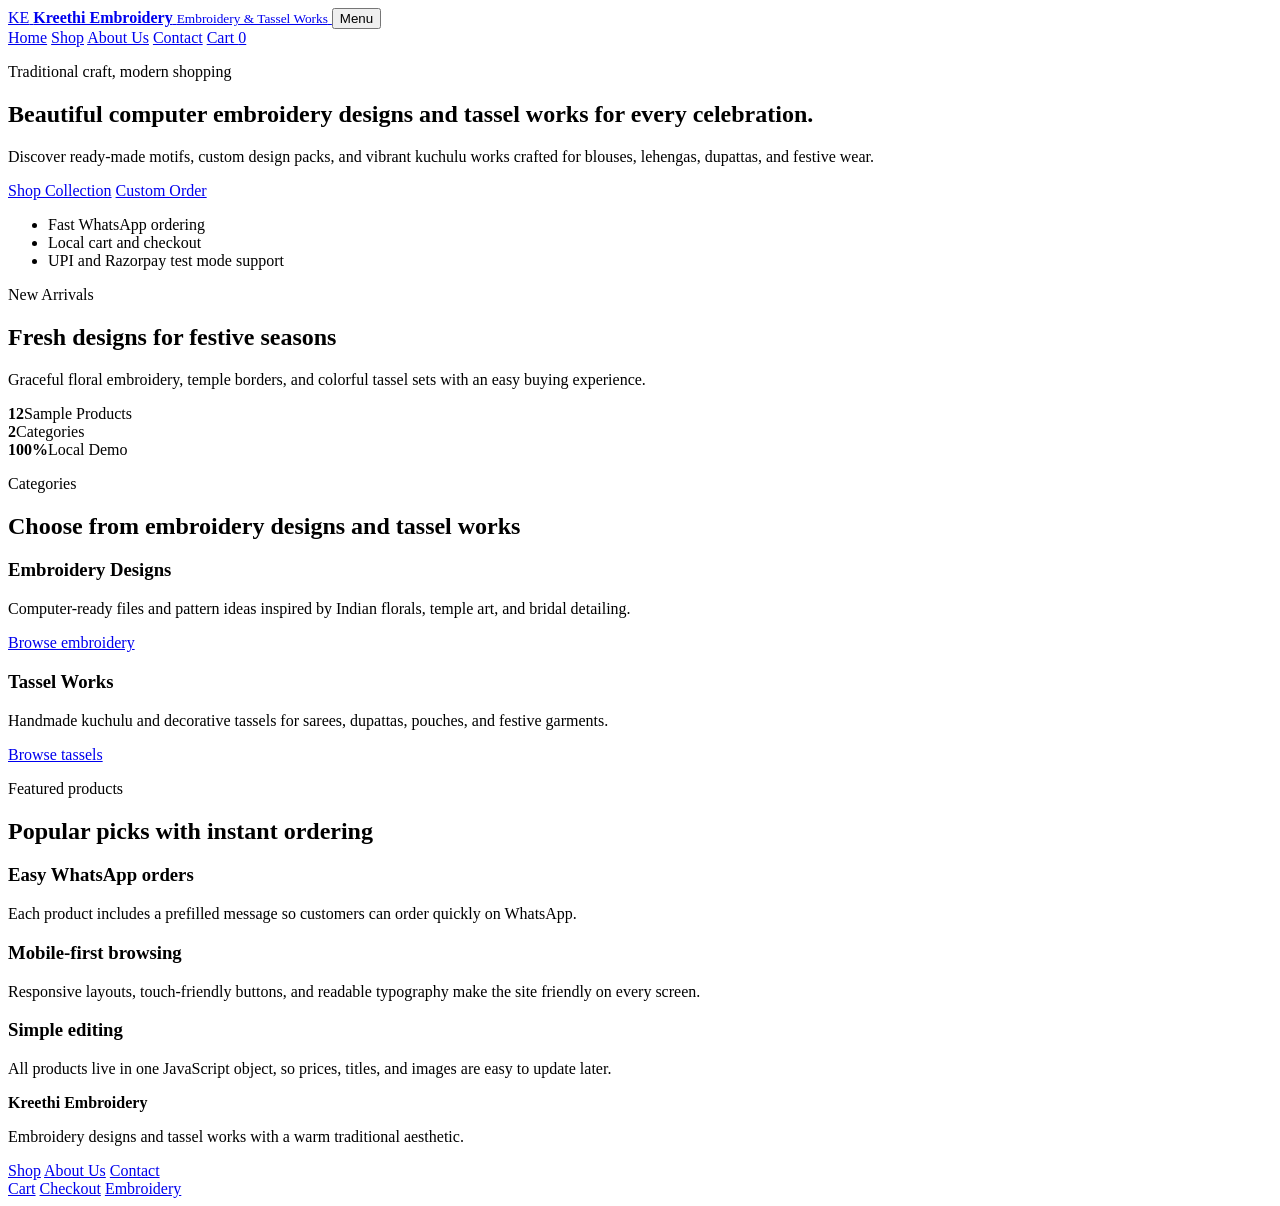
==== index.html @ 1cc5f912 "Add files via upload" ====
<!DOCTYPE html>
<html lang="en">
<head>
  <meta charset="UTF-8">
  <meta name="viewport" content="width=device-width, initial-scale=1.0">
  <title>Kreethi Embroidery | Embroidery Designs & Tassel Works</title>
  <meta name="description" content="Shop elegant computer embroidery designs and handcrafted tassel works from Kreethi Embroidery. Modern ordering, WhatsApp support, cart, checkout, and UPI payment options.">
  <meta name="keywords" content="embroidery designs, tassel works, kuchulu works, Indian crafts, WhatsApp order, UPI payment">
  <meta name="author" content="Kreethi Embroidery">
  <meta property="og:title" content="Kreethi Embroidery">
  <meta property="og:description" content="Colorful traditional Indian e-commerce site for embroidery designs and tassel works.">
  <meta property="og:type" content="website">
  <meta name="theme-color" content="#8c2f39">
  <link rel="stylesheet" href="css/styles.css">
</head>
<body data-page="home">
  <header class="site-header">
    <div class="container nav-shell">
      <a class="brand" href="index.html" aria-label="Kreethi Embroidery home">
        <span class="brand-mark">KE</span>
        <span>
          <strong>Kreethi Embroidery</strong>
          <small>Embroidery & Tassel Works</small>
        </span>
      </a>
      <button class="nav-toggle" aria-expanded="false" aria-controls="site-nav">Menu</button>
      <nav id="site-nav" class="site-nav">
        <a href="index.html">Home</a>
        <a href="shop.html">Shop</a>
        <a href="about.html">About Us</a>
        <a href="contact.html">Contact</a>
        <a href="cart.html">Cart <span class="cart-count" data-cart-count>0</span></a>
      </nav>
    </div>
  </header>

  <main>
    <section class="hero section">
      <div class="container hero-grid">
        <div class="hero-copy reveal">
          <p class="eyebrow">Traditional craft, modern shopping</p>
          <h1>Beautiful computer embroidery designs and tassel works for every celebration.</h1>
          <p class="lead">Discover ready-made motifs, custom design packs, and vibrant kuchulu works crafted for blouses, lehengas, dupattas, and festive wear.</p>
          <div class="hero-actions">
            <a class="btn btn-primary" href="shop.html">Shop Collection</a>
            <a class="btn btn-secondary" href="contact.html">Custom Order</a>
          </div>
          <ul class="hero-points">
            <li>Fast WhatsApp ordering</li>
            <li>Local cart and checkout</li>
            <li>UPI and Razorpay test mode support</li>
          </ul>
        </div>
        <div class="hero-card reveal">
          <div class="hero-card-inner">
            <span class="badge">New Arrivals</span>
            <h2>Fresh designs for festive seasons</h2>
            <p>Graceful floral embroidery, temple borders, and colorful tassel sets with an easy buying experience.</p>
            <div class="hero-stats">
              <div><strong>12</strong><span>Sample Products</span></div>
              <div><strong>2</strong><span>Categories</span></div>
              <div><strong>100%</strong><span>Local Demo</span></div>
            </div>
          </div>
        </div>
      </div>
    </section>

    <section class="section">
      <div class="container">
        <div class="section-heading reveal">
          <p class="eyebrow">Categories</p>
          <h2>Choose from embroidery designs and tassel works</h2>
        </div>
        <div class="category-grid">
          <article class="category-card reveal">
            <h3>Embroidery Designs</h3>
            <p>Computer-ready files and pattern ideas inspired by Indian florals, temple art, and bridal detailing.</p>
            <a href="shop.html?category=embroidery" class="text-link">Browse embroidery</a>
          </article>
          <article class="category-card reveal">
            <h3>Tassel Works</h3>
            <p>Handmade kuchulu and decorative tassels for sarees, dupattas, pouches, and festive garments.</p>
            <a href="shop.html?category=tassel" class="text-link">Browse tassels</a>
          </article>
        </div>
      </div>
    </section>

    <section class="section accent-section">
      <div class="container">
        <div class="section-heading reveal">
          <p class="eyebrow">Featured products</p>
          <h2>Popular picks with instant ordering</h2>
        </div>
        <div id="featured-products" class="product-grid"></div>
      </div>
    </section>

    <section class="section">
      <div class="container info-grid">
        <article class="info-card reveal">
          <h3>Easy WhatsApp orders</h3>
          <p>Each product includes a prefilled message so customers can order quickly on WhatsApp.</p>
        </article>
        <article class="info-card reveal">
          <h3>Mobile-first browsing</h3>
          <p>Responsive layouts, touch-friendly buttons, and readable typography make the site friendly on every screen.</p>
        </article>
        <article class="info-card reveal">
          <h3>Simple editing</h3>
          <p>All products live in one JavaScript object, so prices, titles, and images are easy to update later.</p>
        </article>
      </div>
    </section>
  </main>

  <footer class="site-footer">
    <div class="container footer-grid">
      <div>
        <strong>Kreethi Embroidery</strong>
        <p>Embroidery designs and tassel works with a warm traditional aesthetic.</p>
      </div>
      <div>
        <a href="shop.html">Shop</a>
        <a href="about.html">About Us</a>
        <a href="contact.html">Contact</a>
      </div>
      <div>
        <a href="cart.html">Cart</a>
        <a href="checkout.html">Checkout</a>
        <a href="shop.html?category=embroidery">Embroidery</a>
      </div>
    </div>
  </footer>

  <script src="js/script.js"></script>
</body>
</html>
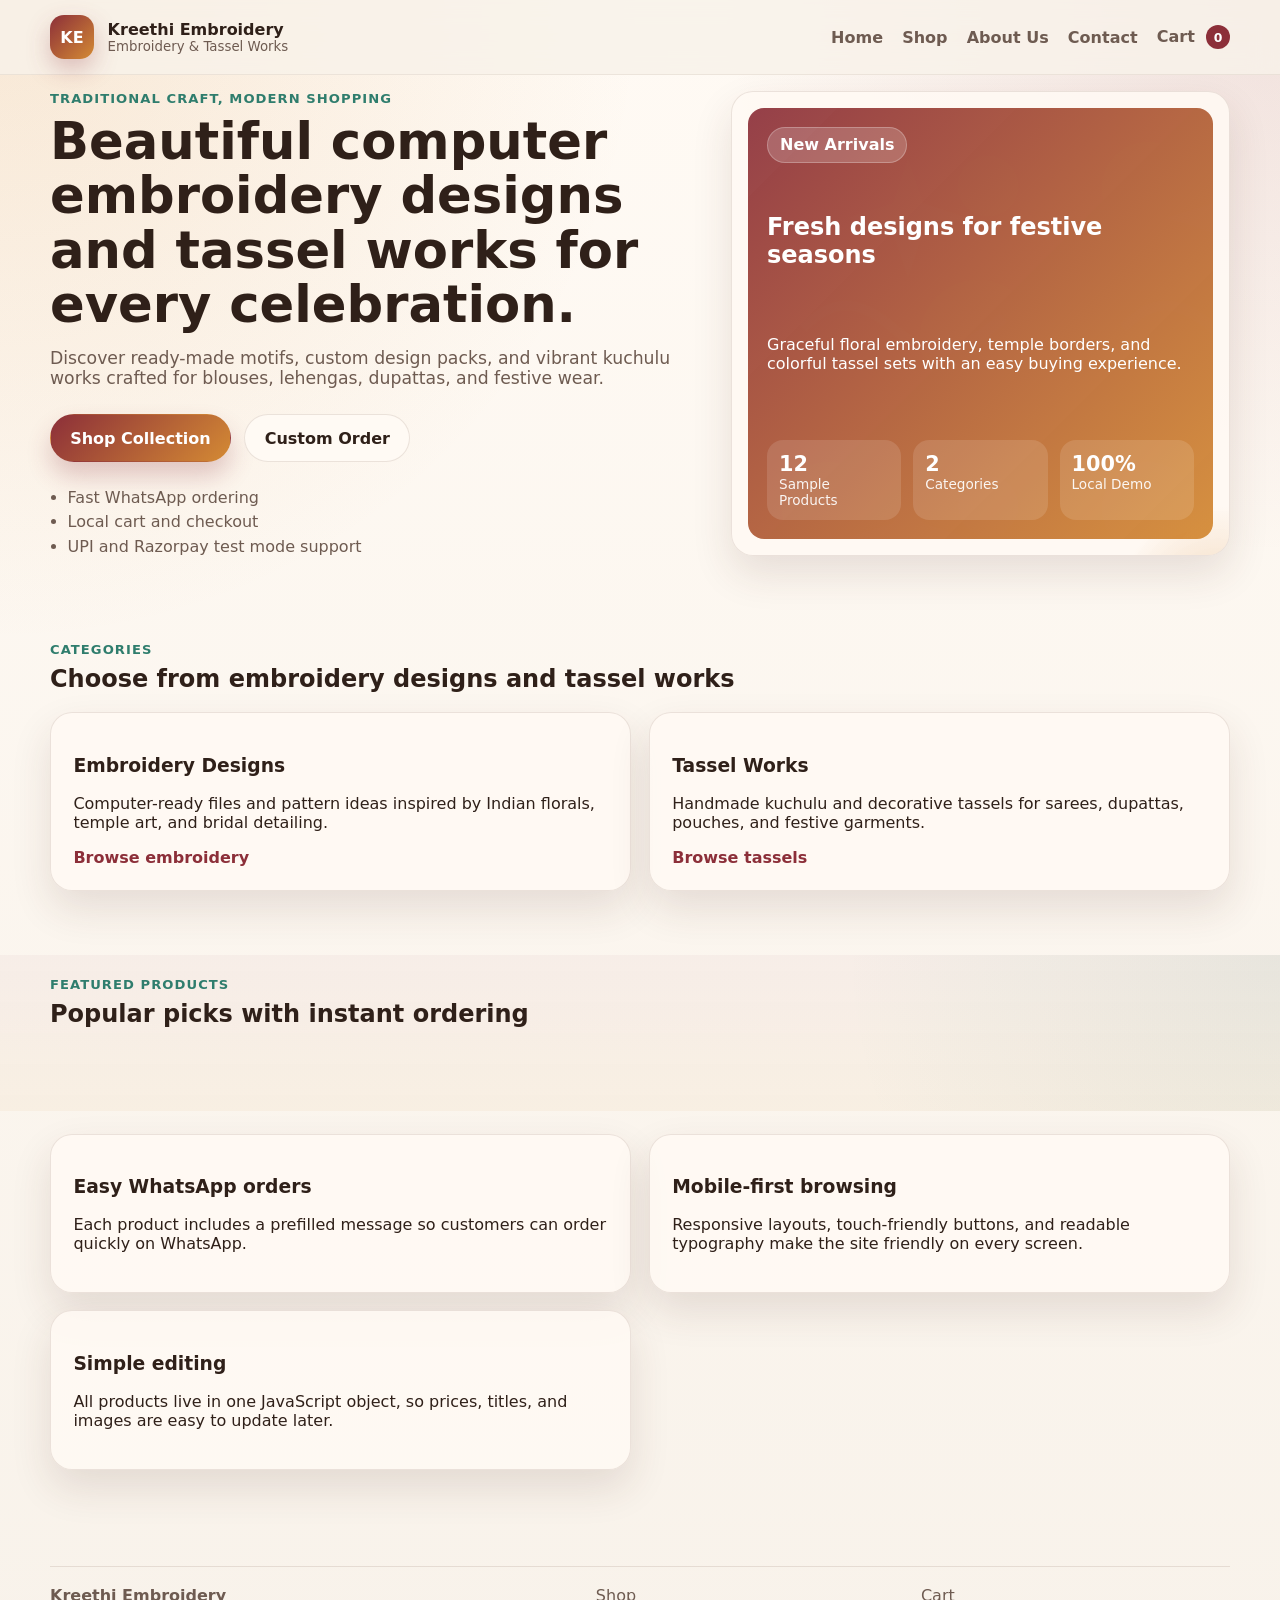
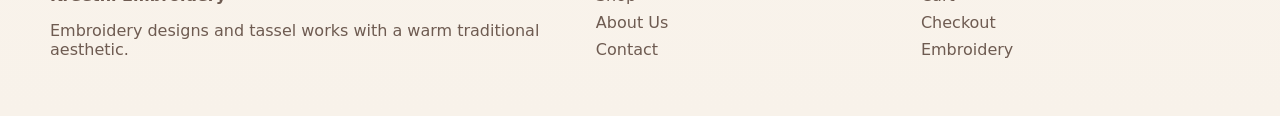
==== commit 689c2cfc: "Update index.html" ====
--- a/index.html
+++ b/index.html
@@ -11,7 +11,7 @@
   <meta property="og:description" content="Colorful traditional Indian e-commerce site for embroidery designs and tassel works.">
   <meta property="og:type" content="website">
   <meta name="theme-color" content="#8c2f39">
-  <link rel="stylesheet" href="css/styles.css">
+  <link rel="stylesheet" href="styles.css">
 </head>
 <body data-page="home">
   <header class="site-header">
--- a/styles.css
+++ b/styles.css
@@ -0,0 +1,769 @@
+:root {
+  --bg: #f8f2ea;
+  --surface: #fffaf4;
+  --surface-alt: #fff2e6;
+  --text: #2f2019;
+  --muted: #6e5b51;
+  --primary: #8c2f39;
+  --primary-dark: #6f2230;
+  --accent: #d48a34;
+  --accent-2: #2f7d6d;
+  --border: rgba(92, 51, 38, 0.12);
+  --shadow: 0 18px 40px rgba(78, 45, 32, 0.12);
+  --radius: 22px;
+  --radius-sm: 14px;
+  --max: 1180px;
+}
+
+*,
+*::before,
+*::after {
+  box-sizing: border-box;
+}
+
+html {
+  scroll-behavior: smooth;
+}
+
+body {
+  margin: 0;
+  font-family: system-ui, -apple-system, BlinkMacSystemFont, "Segoe UI", sans-serif;
+  color: var(--text);
+  background:
+    radial-gradient(circle at top left, rgba(212, 138, 52, 0.16), transparent 30%),
+    radial-gradient(circle at top right, rgba(140, 47, 57, 0.12), transparent 26%),
+    linear-gradient(180deg, #fffaf4 0%, #f8f2ea 100%);
+}
+
+a {
+  color: inherit;
+  text-decoration: none;
+}
+
+img {
+  max-width: 100%;
+  display: block;
+}
+
+button,
+input,
+textarea,
+select {
+  font: inherit;
+}
+
+.container {
+  width: min(calc(100% - 2rem), var(--max));
+  margin: 0 auto;
+}
+
+.section {
+  padding: 1.4rem 0 4rem;
+}
+
+.site-header {
+  position: sticky;
+  top: 0;
+  z-index: 30;
+  background: rgba(248, 242, 234, 0.82);
+  backdrop-filter: blur(14px);
+  border-bottom: 1px solid rgba(92, 51, 38, 0.08);
+}
+
+.nav-shell {
+  min-height: 74px;
+  display: flex;
+  align-items: center;
+  justify-content: space-between;
+  gap: 1rem;
+}
+
+.brand {
+  display: inline-flex;
+  align-items: center;
+  gap: 0.85rem;
+}
+
+.brand strong,
+.brand small {
+  display: block;
+}
+
+.brand small {
+  color: var(--muted);
+}
+
+.brand-mark {
+  width: 44px;
+  height: 44px;
+  border-radius: 14px;
+  display: inline-grid;
+  place-items: center;
+  color: #fff;
+  font-weight: 800;
+  background: linear-gradient(135deg, var(--primary), var(--accent));
+  box-shadow: 0 10px 24px rgba(140, 47, 57, 0.28);
+}
+
+.site-nav {
+  display: flex;
+  align-items: center;
+  gap: 1.2rem;
+}
+
+.site-nav a {
+  color: var(--muted);
+  font-weight: 600;
+  transition: color 0.25s ease;
+}
+
+.site-nav a:hover,
+.site-nav a.active {
+  color: var(--primary);
+}
+
+.nav-toggle {
+  display: none;
+  border: 0;
+  background: var(--surface);
+  border-radius: 999px;
+  padding: 0.75rem 1rem;
+  box-shadow: var(--shadow);
+}
+
+.cart-count {
+  display: inline-grid;
+  place-items: center;
+  min-width: 1.5rem;
+  height: 1.5rem;
+  margin-left: 0.35rem;
+  border-radius: 999px;
+  background: var(--primary);
+  color: #fff;
+  font-size: 0.78rem;
+}
+
+.hero {
+  padding-top: 1rem;
+}
+
+.hero-grid,
+.about-layout,
+.contact-grid,
+.cart-layout,
+.checkout-layout {
+  display: grid;
+  gap: 1.5rem;
+}
+
+.hero-grid {
+  grid-template-columns: 1.25fr 0.95fr;
+  align-items: stretch;
+}
+
+.hero-copy h1,
+.page-heading h1,
+.card-panel h1 {
+  font-size: clamp(2.1rem, 4vw, 4.1rem);
+  line-height: 1.06;
+  margin: 0.25rem 0 1rem;
+}
+
+.lead {
+  font-size: 1.08rem;
+  color: var(--muted);
+  max-width: 58ch;
+}
+
+.eyebrow {
+  color: var(--accent-2);
+  font-weight: 800;
+  letter-spacing: 0.08em;
+  text-transform: uppercase;
+  font-size: 0.82rem;
+  margin: 0 0 0.5rem;
+}
+
+.hero-actions {
+  display: flex;
+  flex-wrap: wrap;
+  gap: 0.85rem;
+  margin: 1.6rem 0;
+}
+
+.btn {
+  display: inline-flex;
+  align-items: center;
+  justify-content: center;
+  gap: 0.35rem;
+  min-height: 48px;
+  padding: 0.85rem 1.2rem;
+  border-radius: 999px;
+  border: 1px solid transparent;
+  font-weight: 700;
+  transition: transform 0.25s ease, box-shadow 0.25s ease, background 0.25s ease, color 0.25s ease;
+}
+
+.btn:hover,
+.text-link:hover,
+.pill:hover {
+  transform: translateY(-2px);
+}
+
+.btn-primary {
+  background: linear-gradient(135deg, var(--primary), var(--accent));
+  color: #fff;
+  box-shadow: 0 14px 24px rgba(140, 47, 57, 0.24);
+}
+
+.btn-secondary {
+  background: var(--surface);
+  border-color: var(--border);
+  color: var(--text);
+}
+
+.full-width {
+  width: 100%;
+}
+
+.hero-points {
+  padding-left: 1.1rem;
+  margin: 0;
+  color: var(--muted);
+}
+
+.hero-points li + li {
+  margin-top: 0.35rem;
+}
+
+.hero-card,
+.category-card,
+.info-card,
+.card-panel,
+.product-card,
+.product-detail-card,
+.contact-form,
+.toolbar {
+  background: rgba(255, 250, 244, 0.86);
+  border: 1px solid var(--border);
+  box-shadow: var(--shadow);
+  border-radius: var(--radius);
+}
+
+.hero-card {
+  padding: 1rem;
+  position: relative;
+  overflow: hidden;
+}
+
+.hero-card::before {
+  content: "";
+  position: absolute;
+  inset: auto -20% -35% auto;
+  width: 220px;
+  height: 220px;
+  background: radial-gradient(circle, rgba(212, 138, 52, 0.3), transparent 65%);
+  pointer-events: none;
+}
+
+.hero-card-inner {
+  min-height: 100%;
+  padding: 1.2rem;
+  border-radius: calc(var(--radius) - 6px);
+  background:
+    linear-gradient(135deg, rgba(140, 47, 57, 0.92), rgba(212, 138, 52, 0.94)),
+    url("data:image/svg+xml,%3Csvg xmlns='http://www.w3.org/2000/svg' width='320' height='320' viewBox='0 0 320 320'%3E%3Ccircle cx='80' cy='80' r='46' fill='rgba(255,255,255,0.08)'/%3E%3Ccircle cx='240' cy='78' r='30' fill='rgba(255,255,255,0.12)'/%3E%3Ccircle cx='230' cy='230' r='58' fill='rgba(255,255,255,0.08)'/%3E%3Cpath d='M160 50 L175 95 L220 110 L175 125 L160 170 L145 125 L100 110 L145 95 Z' fill='rgba(255,255,255,0.15)'/%3E%3Cpath d='M55 220 C85 190, 110 190, 145 220 C180 250, 210 250, 255 210' stroke='rgba(255,255,255,0.14)' stroke-width='10' fill='none'/%3E%3C/svg%3E");
+  color: #fff;
+  display: flex;
+  flex-direction: column;
+  justify-content: space-between;
+  min-height: 100%;
+}
+
+.badge {
+  display: inline-flex;
+  width: fit-content;
+  padding: 0.45rem 0.75rem;
+  border-radius: 999px;
+  background: rgba(255, 255, 255, 0.18);
+  border: 1px solid rgba(255, 255, 255, 0.25);
+  font-weight: 700;
+}
+
+.hero-stats {
+  display: grid;
+  grid-template-columns: repeat(3, 1fr);
+  gap: 0.75rem;
+  margin-top: 1.25rem;
+}
+
+.hero-stats div {
+  padding: 0.75rem;
+  border-radius: 16px;
+  background: rgba(255, 255, 255, 0.12);
+}
+
+.hero-stats strong,
+.hero-stats span {
+  display: block;
+}
+
+.hero-stats strong {
+  font-size: 1.3rem;
+}
+
+.hero-stats span {
+  font-size: 0.85rem;
+  opacity: 0.92;
+}
+
+.section-heading,
+.page-heading {
+  margin-bottom: 1.2rem;
+}
+
+.section-heading h2,
+.page-heading h1 {
+  margin: 0;
+}
+
+.category-grid,
+.info-grid {
+  display: grid;
+  grid-template-columns: repeat(2, minmax(0, 1fr));
+  gap: 1.1rem;
+}
+
+.category-card,
+.info-card,
+.card-panel {
+  padding: 1.4rem;
+}
+
+.text-link {
+  color: var(--primary);
+  font-weight: 800;
+  transition: transform 0.2s ease;
+}
+
+.accent-section {
+  background:
+    linear-gradient(180deg, rgba(140, 47, 57, 0.04), rgba(212, 138, 52, 0.06)),
+    radial-gradient(circle at top right, rgba(47, 125, 109, 0.08), transparent 34%);
+}
+
+.product-grid {
+  display: grid;
+  grid-template-columns: repeat(3, minmax(0, 1fr));
+  gap: 1rem;
+}
+
+.product-card {
+  overflow: hidden;
+  transition: transform 0.25s ease, box-shadow 0.25s ease;
+}
+
+.product-card:hover {
+  transform: translateY(-4px);
+  box-shadow: 0 26px 46px rgba(78, 45, 32, 0.14);
+}
+
+.product-image {
+  aspect-ratio: 4 / 3;
+  background-size: cover;
+  background-position: center;
+}
+
+.product-body {
+  padding: 1rem;
+}
+
+.product-meta {
+  display: flex;
+  justify-content: space-between;
+  gap: 0.5rem;
+  align-items: baseline;
+}
+
+.product-price {
+  color: var(--primary);
+  font-size: 1.12rem;
+  font-weight: 800;
+}
+
+.product-desc {
+  color: var(--muted);
+  margin: 0.6rem 0 1rem;
+}
+
+.product-actions {
+  display: grid;
+  grid-template-columns: 1fr 1fr;
+  gap: 0.65rem;
+}
+
+.product-actions .btn {
+  width: 100%;
+  min-height: 44px;
+  font-size: 0.93rem;
+}
+
+.product-category {
+  display: inline-flex;
+  margin-bottom: 0.6rem;
+  font-size: 0.78rem;
+  font-weight: 800;
+  color: var(--accent-2);
+  text-transform: uppercase;
+  letter-spacing: 0.05em;
+}
+
+.toolbar {
+  padding: 1rem;
+  margin-bottom: 1rem;
+  display: flex;
+  flex-direction: column;
+  gap: 1rem;
+}
+
+.search-wrap {
+  display: grid;
+  gap: 0.4rem;
+}
+
+.search-label {
+  font-weight: 800;
+  color: var(--text);
+}
+
+.search-input {
+  min-width: min(100%, 420px);
+  padding: 0.9rem 1rem;
+  border-radius: 14px;
+  border: 1px solid var(--border);
+  background: #fff;
+}
+
+.page-btn {
+  border: 1px solid var(--border);
+  background: #fff;
+  border-radius: 999px;
+  padding: 0.55rem 0.9rem;
+  cursor: pointer;
+  font-weight: 700;
+}
+
+.page-btn.active {
+  background: var(--primary);
+  color: #fff;
+  border-color: var(--primary);
+}
+
+.filter-pills {
+  display: flex;
+  flex-wrap: wrap;
+  gap: 0.6rem;
+}
+
+.pill {
+  border: 1px solid var(--border);
+  background: #fff;
+  border-radius: 999px;
+  padding: 0.6rem 0.9rem;
+  cursor: pointer;
+  transition: transform 0.2s ease, background 0.2s ease, color 0.2s ease;
+}
+
+.pill.active {
+  background: var(--primary);
+  color: #fff;
+  border-color: var(--primary);
+}
+
+.toolbar-note,
+.mini-note {
+  color: var(--muted);
+  font-size: 0.92rem;
+}
+
+.product-detail {
+  display: grid;
+}
+
+.product-detail-card {
+  display: grid;
+  grid-template-columns: 1fr 1fr;
+  overflow: hidden;
+}
+
+.product-detail-image {
+  min-height: 420px;
+  background-size: cover;
+  background-position: center;
+}
+
+.product-detail-body {
+  padding: 1.4rem;
+  display: flex;
+  flex-direction: column;
+  justify-content: center;
+}
+
+.detail-list {
+  padding-left: 1.1rem;
+  color: var(--muted);
+}
+
+.detail-list li + li {
+  margin-top: 0.35rem;
+}
+
+.about-layout,
+.contact-grid,
+.cart-layout,
+.checkout-layout {
+  grid-template-columns: 1.15fr 0.85fr;
+}
+
+.accent-panel {
+  background: linear-gradient(180deg, rgba(140, 47, 57, 0.06), rgba(212, 138, 52, 0.06));
+}
+
+.clean-list {
+  padding-left: 1rem;
+  color: var(--muted);
+}
+
+.cart-items {
+  display: grid;
+  gap: 0.9rem;
+}
+
+.cart-item {
+  display: grid;
+  grid-template-columns: 84px 1fr auto;
+  gap: 0.9rem;
+  align-items: center;
+  padding: 0.85rem;
+  border-radius: 18px;
+  background: rgba(255, 255, 255, 0.74);
+  border: 1px solid var(--border);
+}
+
+.cart-item-thumb {
+  width: 84px;
+  height: 84px;
+  border-radius: 16px;
+  background-size: cover;
+  background-position: center;
+}
+
+.cart-item h3 {
+  margin: 0 0 0.35rem;
+}
+
+.cart-item p {
+  margin: 0;
+  color: var(--muted);
+}
+
+.cart-controls {
+  display: flex;
+  flex-direction: column;
+  align-items: flex-end;
+  gap: 0.65rem;
+}
+
+.qty-controls {
+  display: inline-flex;
+  align-items: center;
+  gap: 0.4rem;
+  padding: 0.25rem;
+  border-radius: 999px;
+  background: #fff;
+  border: 1px solid var(--border);
+}
+
+.qty-btn {
+  width: 32px;
+  height: 32px;
+  border: 0;
+  border-radius: 50%;
+  background: var(--surface-alt);
+  cursor: pointer;
+}
+
+.qty-value {
+  min-width: 2ch;
+  text-align: center;
+  font-weight: 800;
+}
+
+.icon-btn {
+  border: 0;
+  background: transparent;
+  color: var(--primary);
+  cursor: pointer;
+  font-weight: 700;
+}
+
+.summary-row {
+  display: flex;
+  justify-content: space-between;
+  gap: 1rem;
+  padding: 0.65rem 0;
+  border-bottom: 1px dashed rgba(92, 51, 38, 0.12);
+}
+
+.summary-row.total {
+  border-bottom: 0;
+  font-size: 1.05rem;
+}
+
+.checkout-form,
+.contact-form {
+  display: grid;
+  gap: 1rem;
+}
+
+.checkout-form label,
+.contact-form label {
+  display: grid;
+  gap: 0.45rem;
+  font-weight: 700;
+}
+
+.checkout-form input,
+.checkout-form textarea,
+.checkout-form select,
+.contact-form input,
+.contact-form textarea {
+  width: 100%;
+  padding: 0.9rem 1rem;
+  border-radius: 14px;
+  border: 1px solid var(--border);
+  background: #fff;
+  color: var(--text);
+}
+
+.checkout-form input:focus,
+.checkout-form textarea:focus,
+.checkout-form select:focus,
+.contact-form input:focus,
+.contact-form textarea:focus,
+.nav-toggle:focus,
+.btn:focus,
+.pill:focus,
+.qty-btn:focus,
+.icon-btn:focus {
+  outline: 3px solid rgba(212, 138, 52, 0.28);
+  outline-offset: 2px;
+}
+
+.site-footer {
+  padding: 2rem 0 2.6rem;
+  color: var(--muted);
+}
+
+.footer-grid {
+  display: grid;
+  grid-template-columns: 1.2fr 0.7fr 0.7fr;
+  gap: 1rem;
+  border-top: 1px solid rgba(92, 51, 38, 0.12);
+  padding-top: 1.2rem;
+}
+
+.footer-grid a {
+  display: block;
+  margin-bottom: 0.5rem;
+}
+
+.reveal {
+  animation: rise 0.8s ease both;
+}
+
+@keyframes rise {
+  from {
+    opacity: 0;
+    transform: translateY(16px);
+  }
+  to {
+    opacity: 1;
+    transform: translateY(0);
+  }
+}
+
+@media (max-width: 960px) {
+  .hero-grid,
+  .product-detail-card,
+  .about-layout,
+  .contact-grid,
+  .cart-layout,
+  .checkout-layout,
+  .footer-grid {
+    grid-template-columns: 1fr;
+  }
+
+  .product-grid {
+    grid-template-columns: repeat(2, minmax(0, 1fr));
+  }
+}
+
+@media (max-width: 720px) {
+  .nav-shell {
+    flex-wrap: wrap;
+  }
+
+  .nav-toggle {
+    display: inline-flex;
+  }
+
+  .site-nav {
+    width: 100%;
+    display: none;
+    flex-direction: column;
+    align-items: flex-start;
+    gap: 0.85rem;
+    padding: 0.9rem 0 0.4rem;
+  }
+
+  .site-nav.open {
+    display: flex;
+  }
+
+  .category-grid,
+  .info-grid,
+  .product-grid {
+    grid-template-columns: 1fr;
+  }
+
+  .product-actions,
+  .hero-stats {
+    grid-template-columns: 1fr 1fr;
+  }
+
+  .cart-item {
+    grid-template-columns: 72px 1fr;
+  }
+
+  .cart-controls {
+    grid-column: 1 / -1;
+    align-items: flex-start;
+  }
+}
+
+@media (max-width: 480px) {
+  .hero-copy h1,
+  .page-heading h1,
+  .card-panel h1 {
+    font-size: 1.9rem;
+  }
+
+  .hero-stats {
+    grid-template-columns: 1fr;
+  }
+
+  .toolbar {
+    padding: 0.85rem;
+  }
+}
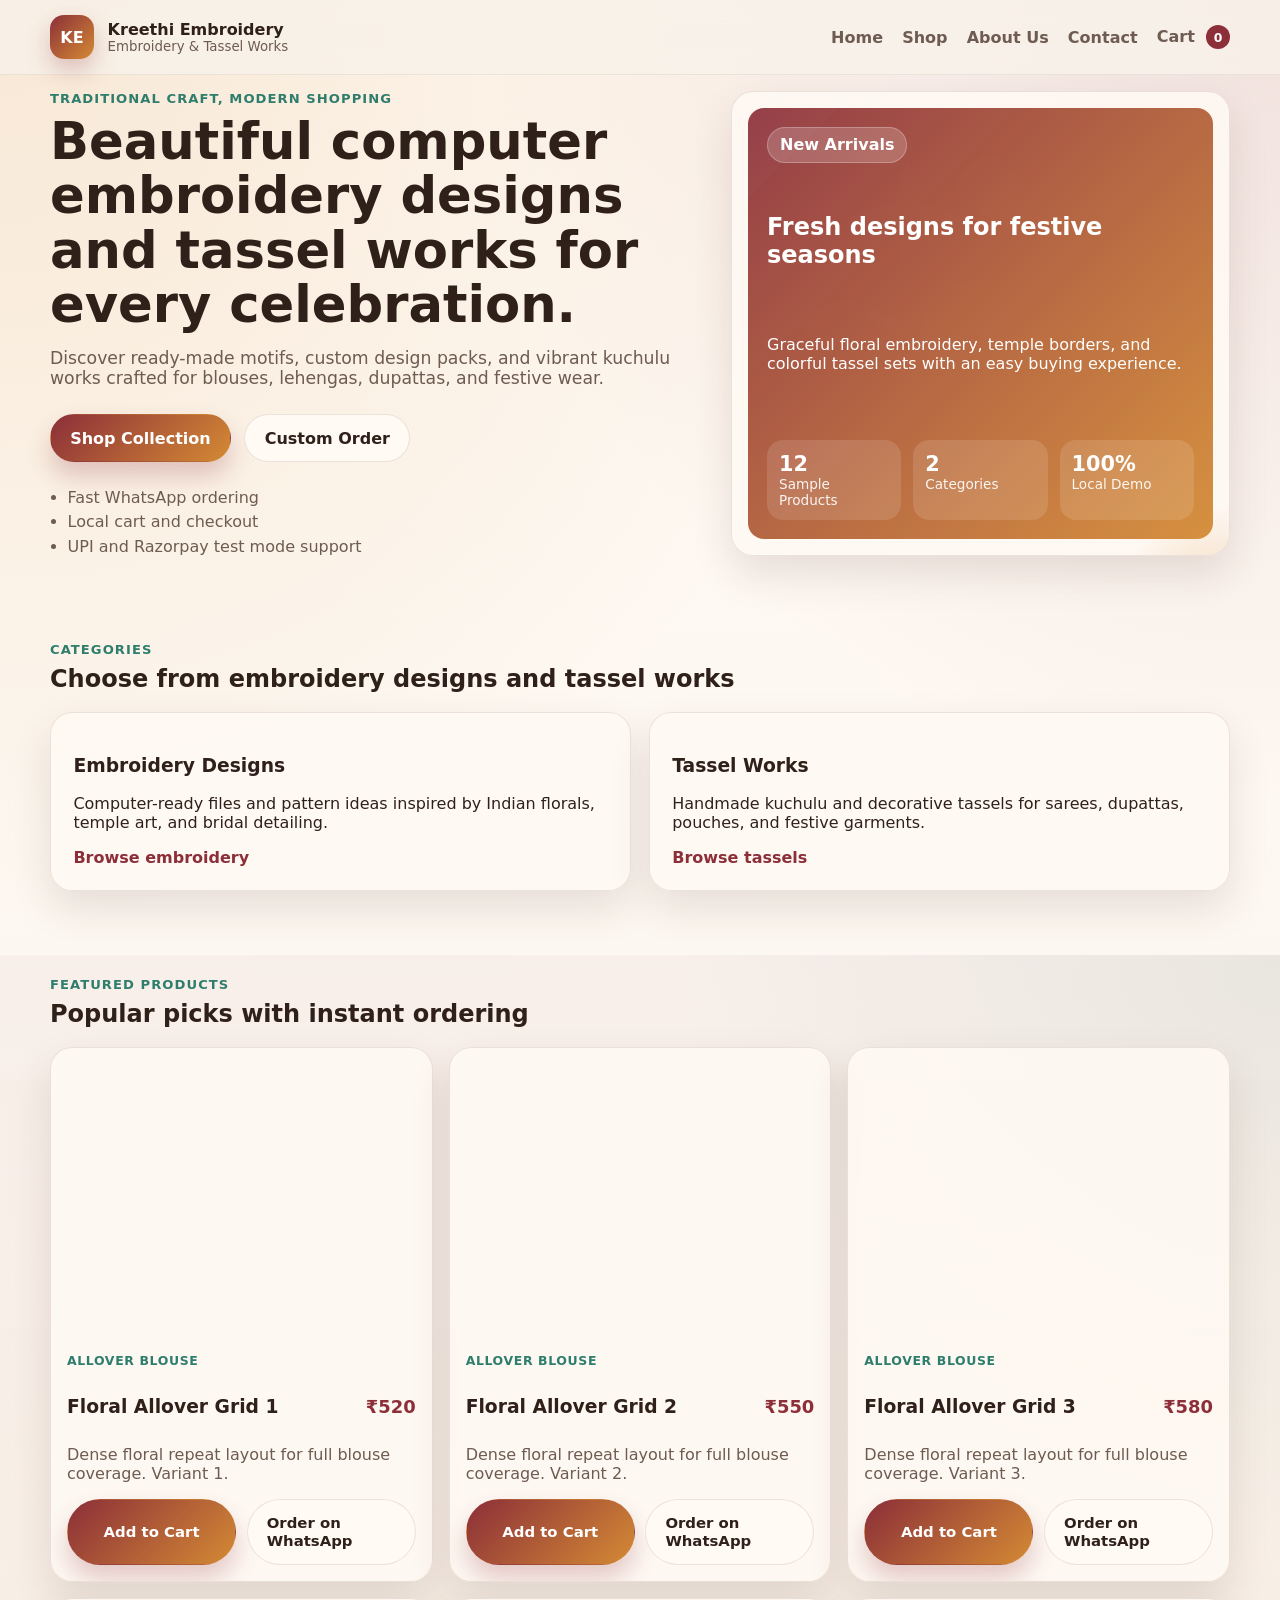
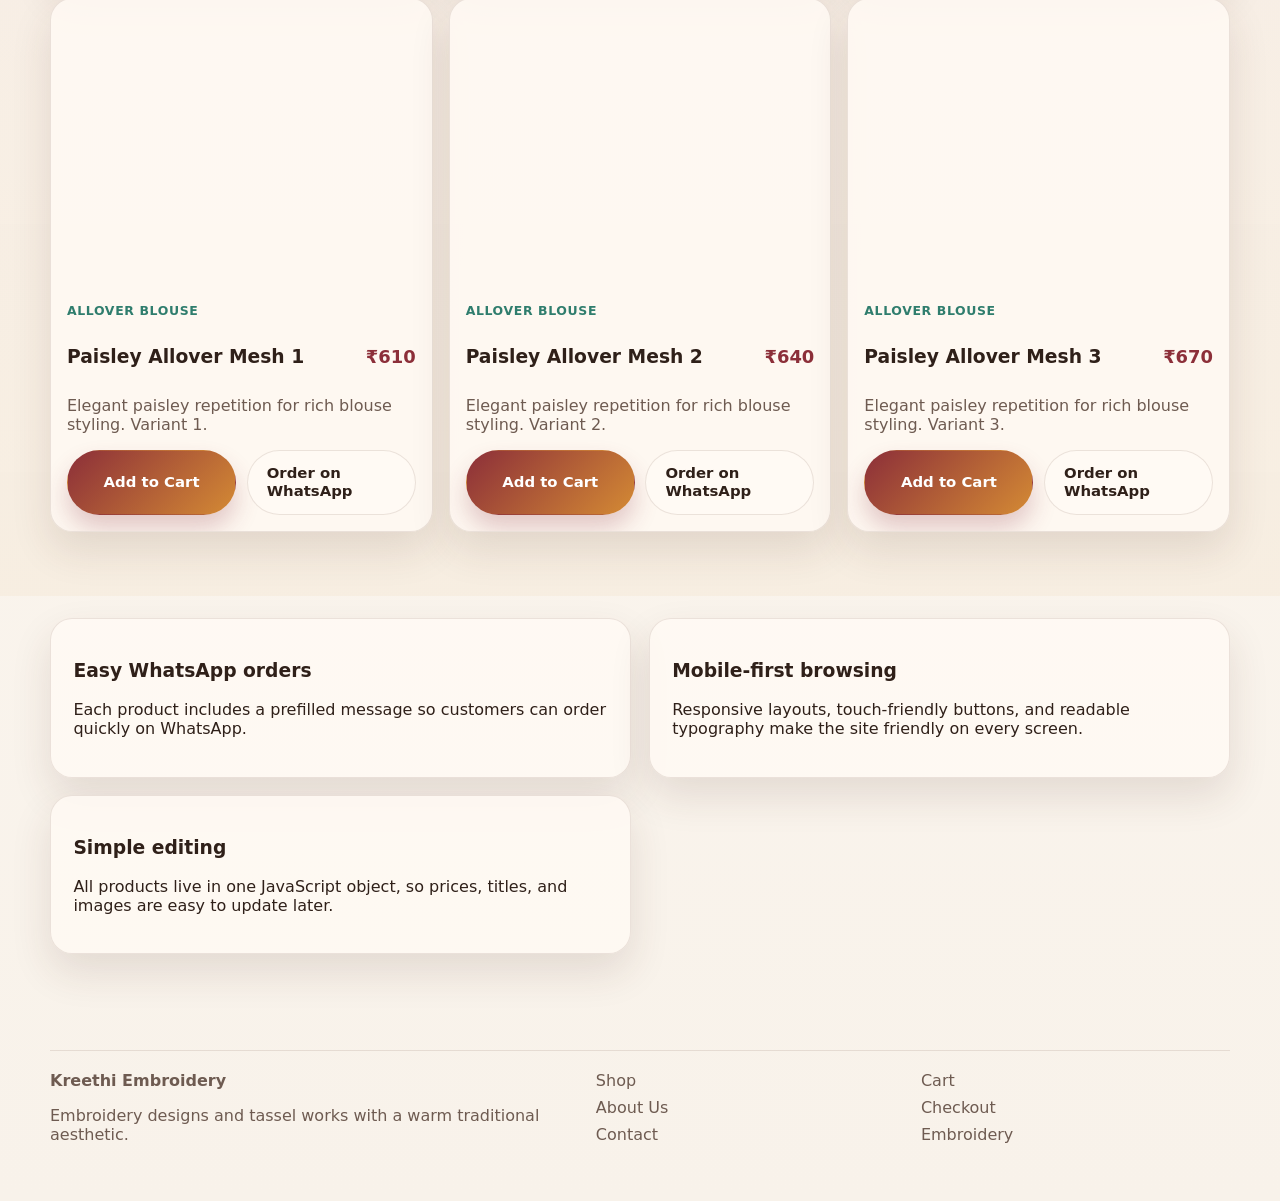
==== commit ffda2930: "Update index.html" ====
--- a/index.html
+++ b/index.html
@@ -134,6 +134,6 @@
     </div>
   </footer>
 
-  <script src="js/script.js"></script>
+  <script src="script.js"></script>
 </body>
 </html>
